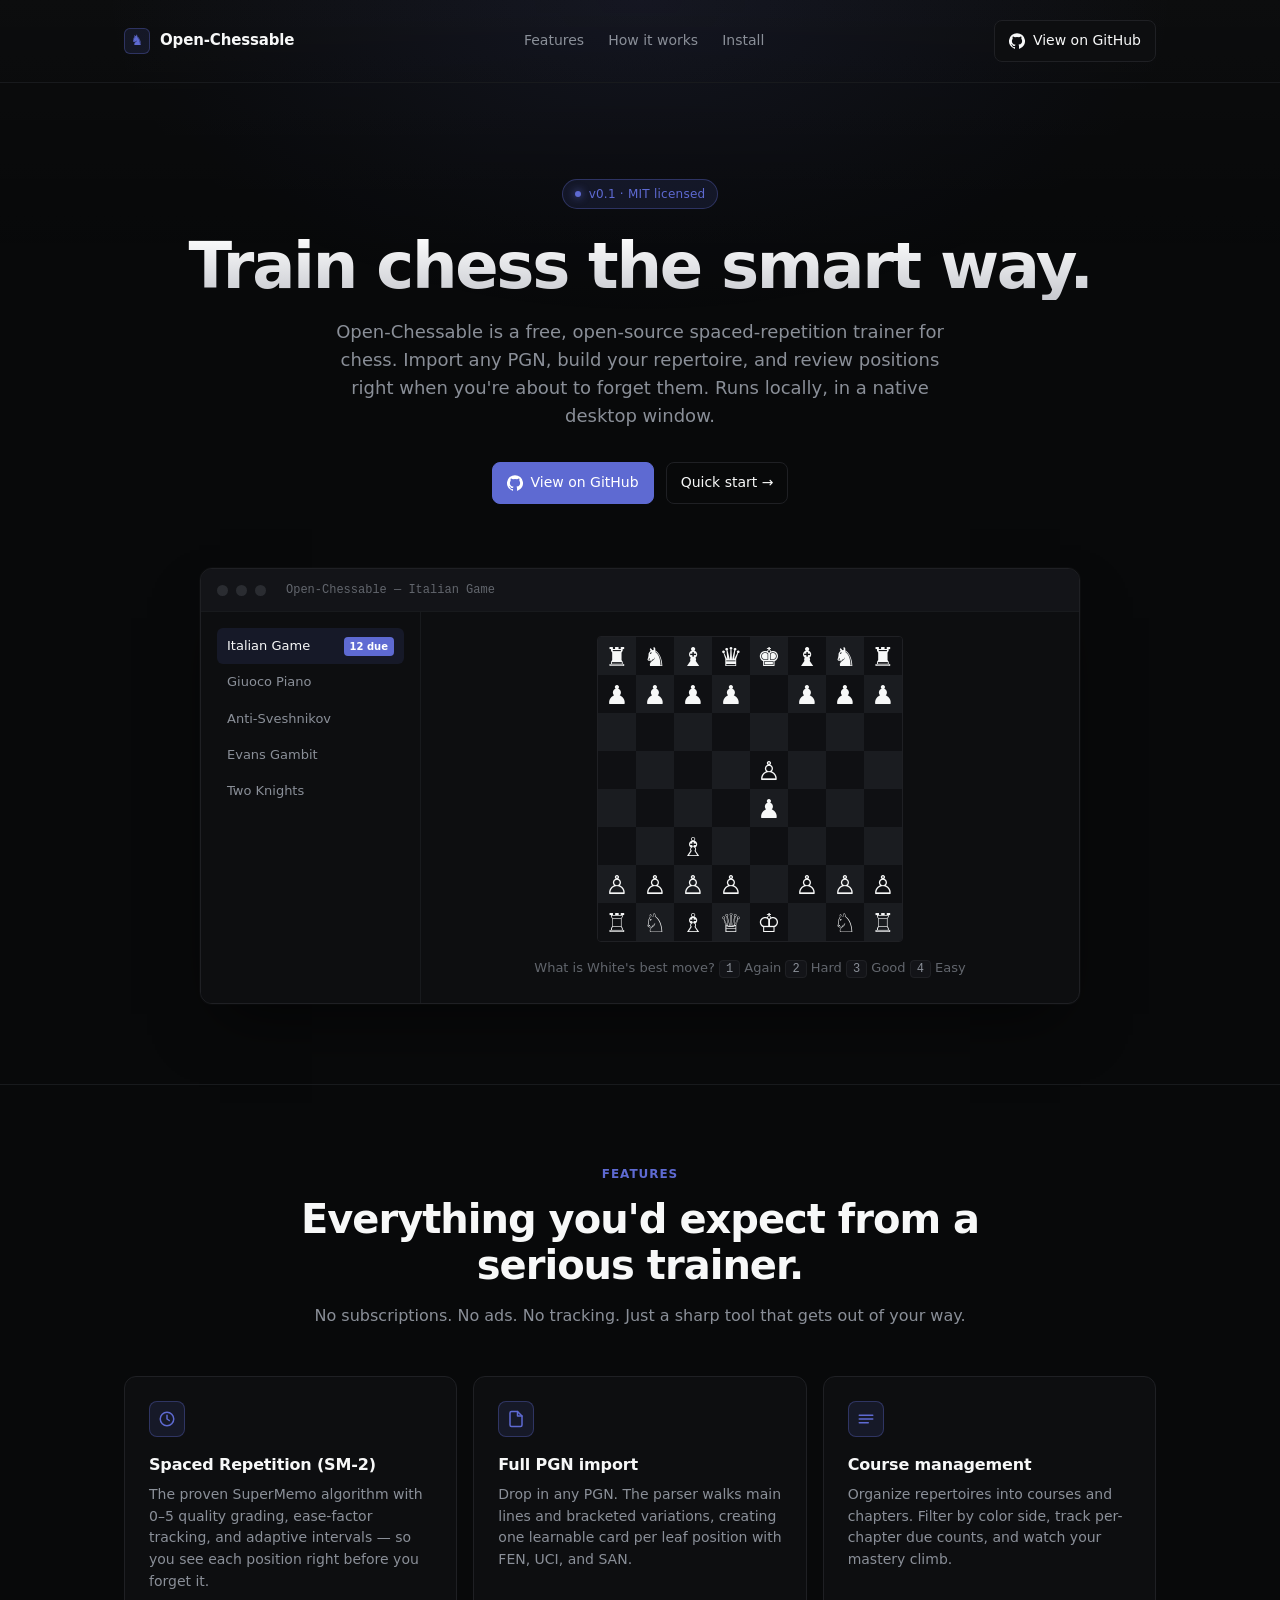
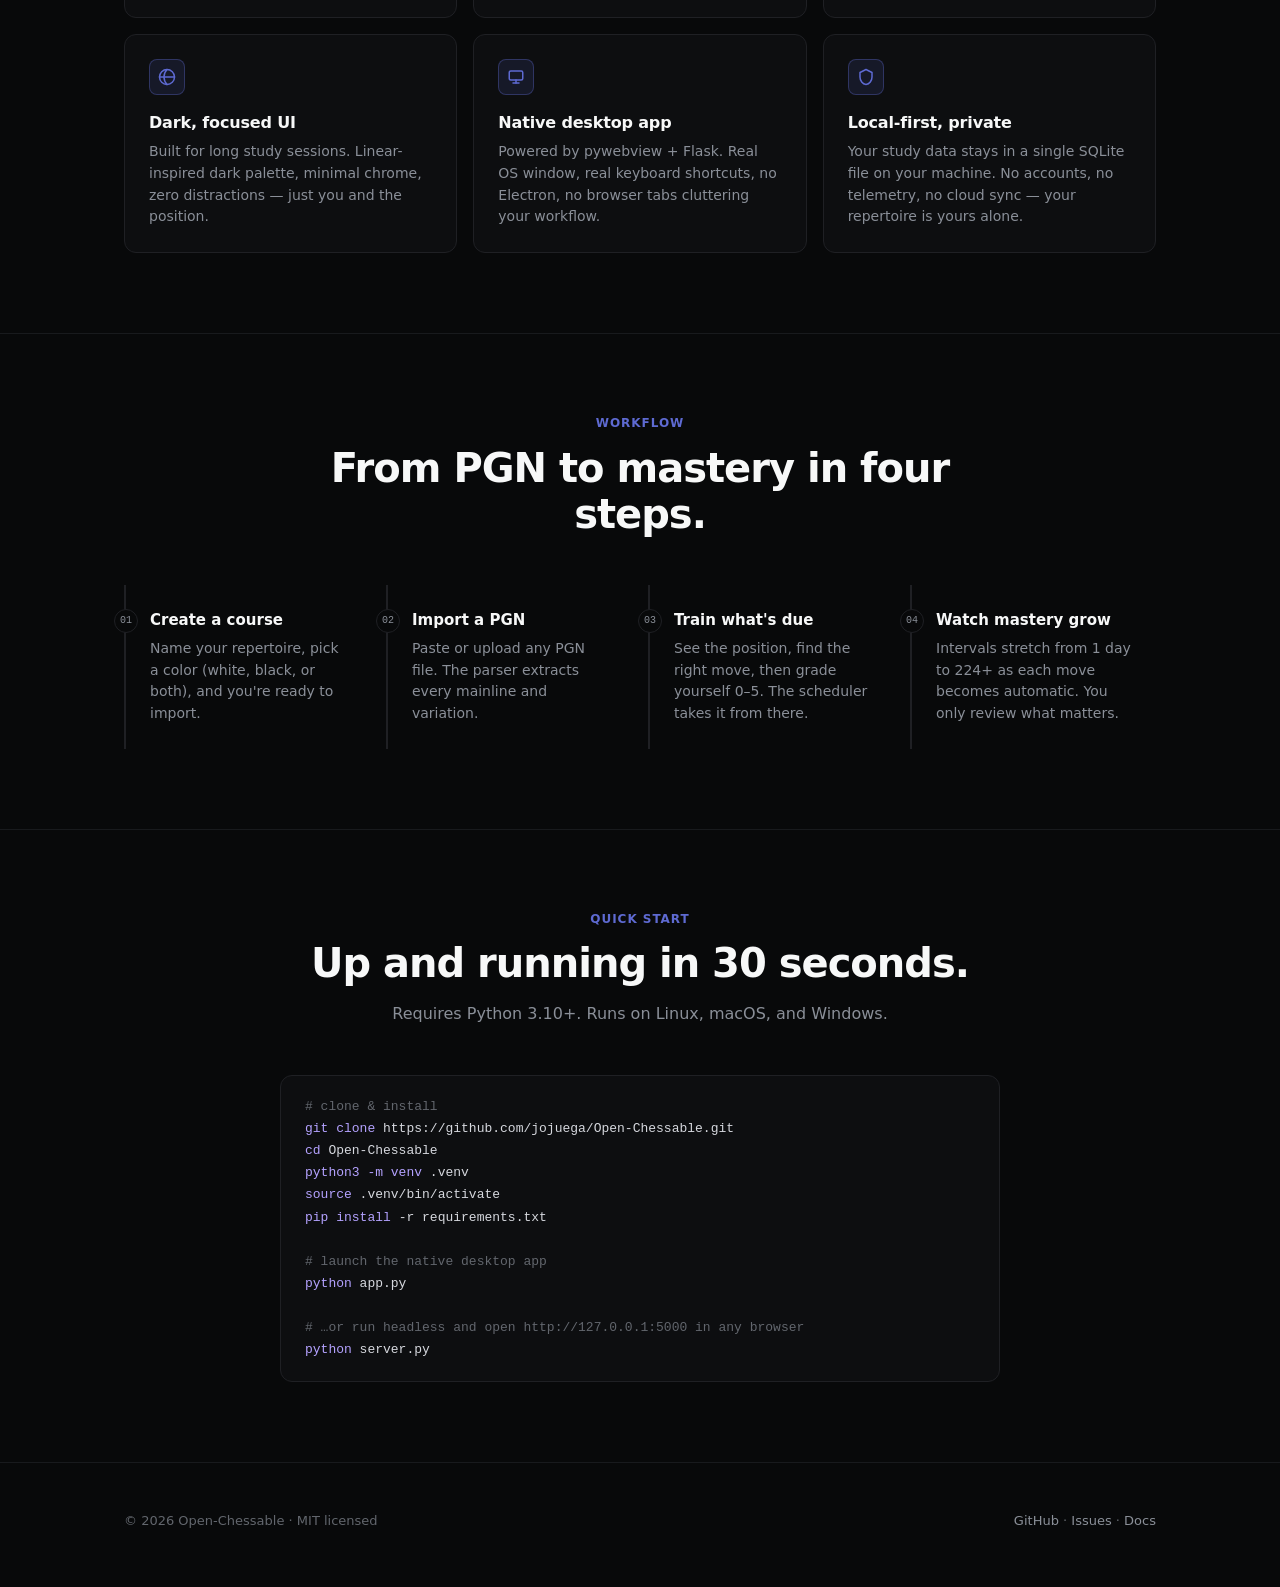
==== viewer/index.html @ cd71abbc "Initial commit: Open-Chessable SRS chess trainer - Flask + pywebview desktop app (app.py, server.py)" ====
<!doctype html>
<html lang="en">
<head>
  <meta charset="utf-8" />
  <meta name="viewport" content="width=device-width,initial-scale=1" />
  <title>Open-Chessable — Open-source SRS chess trainer</title>
  <meta name="description" content="Open-Chessable is a free, open-source spaced-repetition chess trainer. Import PGNs, build repertoires, and train like a master — all on your own machine." />
  <meta name="theme-color" content="#08090a" />

  <!-- Open Graph / Twitter -->
  <meta property="og:title" content="Open-Chessable — Open-source SRS chess trainer" />
  <meta property="og:description" content="Free, self-hosted, SM-2 spaced-repetition trainer for chess openings, tactics, and endgames. Local-first, dark theme, native desktop." />
  <meta property="og:type" content="website" />
  <meta property="og:url" content="https://jojuega.github.io/Open-Chessable/" />
  <meta name="twitter:card" content="summary_large_image" />

  <link rel="icon" href="data:image/svg+xml,%3Csvg xmlns='http://www.w3.org/2000/svg' viewBox='0 0 100 100'%3E%3Ctext y='.9em' font-size='90'%3E%E2%99%9E%3C/text%3E%3C/svg%3E" />

  <style>
    /* ── Linear.app–inspired dark theme ─────────────────────────────── */
    :root {
      --bg:          #08090a;
      --bg-elev-1:   #0d0e10;
      --bg-elev-2:   #131418;
      --border:      #1f2024;
      --border-soft: #181a1d;
      --text:        #f7f8f8;
      --text-mute:   #8a8f98;
      --text-dim:    #62666d;
      --accent:      #5e6ad2;
      --accent-soft: rgba(94, 106, 210, 0.12);
      --accent-line: rgba(94, 106, 210, 0.35);
      --green:       #4cb782;
      --radius:      8px;
      --radius-lg:   12px;
      --font:        ui-sans-serif, system-ui, -apple-system, "Segoe UI", Inter, "Helvetica Neue", Arial, sans-serif;
      --mono:        ui-monospace, SFMono-Regular, Menlo, Consolas, monospace;
    }

    * { box-sizing: border-box; }
    html, body { margin: 0; padding: 0; }
    body {
      background: var(--bg);
      color: var(--text);
      font-family: var(--font);
      font-size: 15px;
      line-height: 1.55;
      -webkit-font-smoothing: antialiased;
      -moz-osx-font-smoothing: grayscale;
      text-rendering: optimizeLegibility;
    }

    a { color: inherit; text-decoration: none; }
    a:hover { color: var(--accent); }

    .container { max-width: 1080px; margin: 0 auto; padding: 0 24px; }

    /* ── Subtle radial glow behind the hero ─────────────────────────── */
    .bg-grid {
      position: absolute;
      inset: 0;
      pointer-events: none;
      background:
        radial-gradient(60% 50% at 50% 0%, rgba(94,106,210,0.10), transparent 70%),
        linear-gradient(to bottom, rgba(255,255,255,0.02), transparent 30%);
      mask-image: linear-gradient(to bottom, #000 0%, transparent 80%);
      -webkit-mask-image: linear-gradient(to bottom, #000 0%, transparent 80%);
    }

    /* ── Nav ────────────────────────────────────────────────────────── */
    nav {
      position: relative;
      padding: 20px 0;
      border-bottom: 1px solid var(--border-soft);
    }
    nav .container { display: flex; align-items: center; justify-content: space-between; }
    .brand { display: flex; align-items: center; gap: 10px; font-weight: 600; letter-spacing: -0.01em; }
    .brand-mark {
      width: 26px; height: 26px;
      display: grid; place-items: center;
      background: var(--accent-soft);
      border: 1px solid var(--accent-line);
      border-radius: 6px;
      color: var(--accent);
      font-size: 14px;
    }
    .nav-links { display: flex; gap: 24px; font-size: 14px; color: var(--text-mute); }
    .nav-links a { transition: color .15s ease; }

    /* ── Buttons ────────────────────────────────────────────────────── */
    .btn {
      display: inline-flex; align-items: center; gap: 8px;
      padding: 9px 14px;
      font-size: 14px; font-weight: 500;
      border-radius: var(--radius);
      border: 1px solid var(--border);
      background: var(--bg-elev-1);
      color: var(--text);
      transition: all .15s ease;
      cursor: pointer;
    }
    .btn:hover { border-color: var(--accent-line); color: var(--text); }
    .btn-primary {
      background: var(--accent);
      border-color: var(--accent);
      color: #fff;
      box-shadow: 0 0 0 0 var(--accent-soft);
    }
    .btn-primary:hover {
      background: #6f7be0;
      border-color: #6f7be0;
      color: #fff;
      box-shadow: 0 0 0 6px var(--accent-soft);
    }
    .btn-ghost { background: transparent; }
    .btn .icon { width: 16px; height: 16px; }

    /* ── Hero ───────────────────────────────────────────────────────── */
    header.hero {
      position: relative;
      padding: 96px 0 80px;
      text-align: center;
    }
    .eyebrow {
      display: inline-flex; align-items: center; gap: 8px;
      padding: 5px 12px;
      margin-bottom: 24px;
      font-size: 12px; font-weight: 500;
      letter-spacing: 0.02em;
      color: var(--accent);
      background: var(--accent-soft);
      border: 1px solid var(--accent-line);
      border-radius: 999px;
    }
    .eyebrow .dot { width: 6px; height: 6px; border-radius: 50%; background: var(--accent); box-shadow: 0 0 8px var(--accent); }

    h1 {
      margin: 0 0 18px;
      font-size: clamp(40px, 6vw, 64px);
      font-weight: 600;
      letter-spacing: -0.035em;
      line-height: 1.05;
      background: linear-gradient(180deg, #ffffff 0%, #c7c9cf 100%);
      -webkit-background-clip: text;
      background-clip: text;
      -webkit-text-fill-color: transparent;
    }
    .lede {
      max-width: 640px;
      margin: 0 auto 32px;
      font-size: 18px;
      color: var(--text-mute);
      line-height: 1.55;
    }
    .cta-row { display: flex; gap: 12px; justify-content: center; flex-wrap: wrap; }

    /* ── Mock window (UI preview) ──────────────────────────────────── */
    .preview {
      position: relative;
      margin: 64px auto 0;
      max-width: 880px;
      background: var(--bg-elev-1);
      border: 1px solid var(--border);
      border-radius: var(--radius-lg);
      box-shadow:
        0 1px 0 rgba(255,255,255,0.04) inset,
        0 30px 60px -20px rgba(0,0,0,0.6),
        0 0 0 1px rgba(255,255,255,0.02);
      overflow: hidden;
    }
    .preview-bar {
      display: flex; align-items: center; gap: 8px;
      padding: 12px 16px;
      background: var(--bg-elev-2);
      border-bottom: 1px solid var(--border-soft);
    }
    .preview-bar .dot { width: 11px; height: 11px; border-radius: 50%; background: #2a2c31; }
    .preview-bar .title {
      margin-left: 12px;
      font-family: var(--mono);
      font-size: 12px;
      color: var(--text-dim);
    }
    .preview-body {
      display: grid;
      grid-template-columns: 220px 1fr;
      min-height: 320px;
    }
    .preview-side {
      padding: 16px;
      border-right: 1px solid var(--border-soft);
      background: var(--bg-elev-1);
    }
    .preview-side .item {
      display: flex; justify-content: space-between; align-items: center;
      padding: 8px 10px;
      border-radius: 6px;
      font-size: 13px;
      color: var(--text-mute);
    }
    .preview-side .item.active { background: var(--accent-soft); color: var(--text); }
    .preview-side .badge {
      font-size: 10px; padding: 2px 6px; border-radius: 4px;
      background: var(--accent); color: #fff; font-weight: 600;
    }
    .preview-main {
      padding: 24px;
      display: flex; flex-direction: column; gap: 16px; align-items: center; justify-content: center;
    }
    .board-mock {
      display: grid; grid-template-columns: repeat(8, 38px); grid-template-rows: repeat(8, 38px);
      border: 1px solid var(--border);
      border-radius: 4px;
      overflow: hidden;
    }
    .sq { display: grid; place-items: center; font-size: 26px; }
    .sq.light { background: #1a1c20; }
    .sq.dark  { background: #0f1013; }
    .preview-caption {
      font-size: 13px; color: var(--text-dim);
    }
    .preview-caption kbd {
      font-family: var(--mono);
      background: var(--bg-elev-2);
      border: 1px solid var(--border);
      border-radius: 4px;
      padding: 1px 6px;
      font-size: 12px;
      color: var(--text-mute);
    }

    /* ── Features section ──────────────────────────────────────────── */
    section { padding: 80px 0; border-top: 1px solid var(--border-soft); position: relative; }
    .section-head { max-width: 720px; margin: 0 auto 48px; text-align: center; }
    .section-eyebrow {
      font-size: 12px; font-weight: 600; letter-spacing: 0.08em;
      text-transform: uppercase; color: var(--accent);
      margin-bottom: 12px;
    }
    h2 {
      margin: 0 0 14px;
      font-size: clamp(28px, 3.5vw, 40px);
      font-weight: 600;
      letter-spacing: -0.025em;
      line-height: 1.15;
    }
    .section-sub { color: var(--text-mute); font-size: 16px; }

    .grid { display: grid; gap: 16px; }
    .features { grid-template-columns: repeat(auto-fit, minmax(280px, 1fr)); }
    .card {
      position: relative;
      background: var(--bg-elev-1);
      border: 1px solid var(--border);
      border-radius: var(--radius-lg);
      padding: 24px;
      transition: border-color .15s ease, transform .15s ease;
    }
    .card:hover { border-color: var(--border); }
    .card-icon {
      display: grid; place-items: center;
      width: 36px; height: 36px;
      border-radius: 8px;
      background: var(--accent-soft);
      color: var(--accent);
      margin-bottom: 16px;
      border: 1px solid var(--accent-line);
    }
    .card h3 {
      margin: 0 0 6px;
      font-size: 16px; font-weight: 600;
      letter-spacing: -0.01em;
    }
    .card p { margin: 0; color: var(--text-mute); font-size: 14px; line-height: 1.55; }

    /* ── How it works ─────────────────────────────────────────────── */
    .steps { grid-template-columns: repeat(auto-fit, minmax(220px, 1fr)); counter-reset: step; }
    .step {
      counter-increment: step;
      padding: 24px;
      border-left: 2px solid var(--border);
      position: relative;
    }
    .step::before {
      content: counter(step, decimal-leading-zero);
      position: absolute;
      top: 24px; left: -12px;
      width: 22px; height: 22px;
      display: grid; place-items: center;
      background: var(--bg);
      border: 1px solid var(--border);
      border-radius: 50%;
      font-family: var(--mono);
      font-size: 10px;
      color: var(--text-mute);
    }
    .step h4 { margin: 0 0 6px; font-size: 15px; font-weight: 600; }
    .step p  { margin: 0; color: var(--text-mute); font-size: 14px; }

    /* ── Code block ───────────────────────────────────────────────── */
    pre.code {
      max-width: 720px; margin: 32px auto 0;
      background: var(--bg-elev-1);
      border: 1px solid var(--border);
      border-radius: var(--radius-lg);
      padding: 20px 24px;
      overflow-x: auto;
      font-family: var(--mono);
      font-size: 13px;
      line-height: 1.7;
      color: #d6d8de;
    }
    pre.code .c { color: var(--text-dim); }
    pre.code .k { color: #b4a2ff; }
    pre.code .s { color: var(--green); }
    pre.code .p { color: #8eb6ff; }

    /* ── Footer ───────────────────────────────────────────────────── */
    footer {
      padding: 48px 0 56px;
      border-top: 1px solid var(--border-soft);
      color: var(--text-dim);
      font-size: 13px;
    }
    footer .container { display: flex; justify-content: space-between; align-items: center; flex-wrap: wrap; gap: 16px; }
    footer a { color: var(--text-mute); }
    footer a:hover { color: var(--text); }

    /* ── Responsive ───────────────────────────────────────────────── */
    @media (max-width: 720px) {
      header.hero { padding: 64px 0 56px; }
      .preview-body { grid-template-columns: 1fr; }
      .preview-side { display: none; }
      .nav-links { display: none; }
      .board-mock { grid-template-columns: repeat(8, 32px); grid-template-rows: repeat(8, 32px); }
      .sq { font-size: 20px; }
    }
  </style>
</head>
<body>

  <div class="bg-grid" aria-hidden="true"></div>

  <!-- ─── Nav ─────────────────────────────────────────────────────── -->
  <nav>
    <div class="container">
      <a class="brand" href="#">
        <span class="brand-mark">♞</span>
        <span>Open-Chessable</span>
      </a>
      <div class="nav-links">
        <a href="#features">Features</a>
        <a href="#how">How it works</a>
        <a href="#install">Install</a>
      </div>
      <a class="btn" href="https://github.com/jojuega/Open-Chessable">
        <svg class="icon" viewBox="0 0 24 24" fill="currentColor" aria-hidden="true"><path d="M12 .3a12 12 0 0 0-3.79 23.4c.6.11.82-.26.82-.58v-2.04c-3.34.73-4.04-1.61-4.04-1.61-.55-1.4-1.34-1.77-1.34-1.77-1.09-.74.08-.73.08-.73 1.21.08 1.84 1.24 1.84 1.24 1.07 1.83 2.81 1.3 3.5.99.11-.78.42-1.3.76-1.6-2.66-.3-5.47-1.33-5.47-5.93 0-1.31.47-2.38 1.24-3.22-.12-.31-.54-1.53.12-3.18 0 0 1.01-.32 3.3 1.23a11.5 11.5 0 0 1 6 0c2.29-1.55 3.3-1.23 3.3-1.23.66 1.65.24 2.87.12 3.18.77.84 1.24 1.91 1.24 3.22 0 4.61-2.81 5.63-5.49 5.93.43.37.81 1.1.81 2.22v3.29c0 .32.22.7.83.58A12 12 0 0 0 12 .3z"/></svg>
        View on GitHub
      </a>
    </div>
  </nav>

  <!-- ─── Hero ─────────────────────────────────────────────────────── -->
  <header class="hero">
    <div class="container">
      <span class="eyebrow"><span class="dot"></span> v0.1 · MIT licensed</span>
      <h1>Train chess the smart way.</h1>
      <p class="lede">
        Open-Chessable is a free, open-source spaced-repetition trainer for chess.
        Import any PGN, build your repertoire, and review positions right when
        you're about to forget them. Runs locally, in a native desktop window.
      </p>
      <div class="cta-row">
        <a class="btn btn-primary" href="https://github.com/jojuega/Open-Chessable">
          <svg class="icon" viewBox="0 0 24 24" fill="currentColor" aria-hidden="true"><path d="M12 .3a12 12 0 0 0-3.79 23.4c.6.11.82-.26.82-.58v-2.04c-3.34.73-4.04-1.61-4.04-1.61-.55-1.4-1.34-1.77-1.34-1.77-1.09-.74.08-.73.08-.73 1.21.08 1.84 1.24 1.84 1.24 1.07 1.83 2.81 1.3 3.5.99.11-.78.42-1.3.76-1.6-2.66-.3-5.47-1.33-5.47-5.93 0-1.31.47-2.38 1.24-3.22-.12-.31-.54-1.53.12-3.18 0 0 1.01-.32 3.3 1.23a11.5 11.5 0 0 1 6 0c2.29-1.55 3.3-1.23 3.3-1.23.66 1.65.24 2.87.12 3.18.77.84 1.24 1.91 1.24 3.22 0 4.61-2.81 5.63-5.49 5.93.43.37.81 1.1.81 2.22v3.29c0 .32.22.7.83.58A12 12 0 0 0 12 .3z"/></svg>
          View on GitHub
        </a>
        <a class="btn btn-ghost" href="#install">Quick start →</a>
      </div>

      <!-- Mock window preview -->
      <div class="preview" role="img" aria-label="Open-Chessable desktop app preview">
        <div class="preview-bar">
          <span class="dot"></span><span class="dot"></span><span class="dot"></span>
          <span class="title">Open-Chessable — Italian Game</span>
        </div>
        <div class="preview-body">
          <aside class="preview-side">
            <div class="item active">Italian Game <span class="badge">12 due</span></div>
            <div class="item">Giuoco Piano</div>
            <div class="item">Anti-Sveshnikov</div>
            <div class="item">Evans Gambit</div>
            <div class="item">Two Knights</div>
          </aside>
          <div class="preview-main">
            <div class="board-mock" aria-hidden="true">
              <!-- rank 8 -->
              <div class="sq light">♜</div><div class="sq dark">♞</div><div class="sq light">♝</div><div class="sq dark">♛</div><div class="sq light">♚</div><div class="sq dark">♝</div><div class="sq light">♞</div><div class="sq dark">♜</div>
              <!-- rank 7 -->
              <div class="sq dark">♟</div><div class="sq light">♟</div><div class="sq dark">♟</div><div class="sq light">♟</div><div class="sq dark"></div><div class="sq light">♟</div><div class="sq dark">♟</div><div class="sq light">♟</div>
              <!-- rank 6 -->
              <div class="sq light"></div><div class="sq dark"></div><div class="sq light"></div><div class="sq dark"></div><div class="sq light"></div><div class="sq dark"></div><div class="sq light"></div><div class="sq dark"></div>
              <!-- rank 5 -->
              <div class="sq dark"></div><div class="sq light"></div><div class="sq dark"></div><div class="sq light"></div><div class="sq dark">♙</div><div class="sq light"></div><div class="sq dark"></div><div class="sq light"></div>
              <!-- rank 4 -->
              <div class="sq light"></div><div class="sq dark"></div><div class="sq light"></div><div class="sq dark"></div><div class="sq light">♟</div><div class="sq dark"></div><div class="sq light"></div><div class="sq dark"></div>
              <!-- rank 3 -->
              <div class="sq dark"></div><div class="sq light"></div><div class="sq dark">♗</div><div class="sq light"></div><div class="sq dark"></div><div class="sq light"></div><div class="sq dark"></div><div class="sq light"></div>
              <!-- rank 2 -->
              <div class="sq light">♙</div><div class="sq dark">♙</div><div class="sq light">♙</div><div class="sq dark">♙</div><div class="sq light"></div><div class="sq dark">♙</div><div class="sq light">♙</div><div class="sq dark">♙</div>
              <!-- rank 1 -->
              <div class="sq dark">♖</div><div class="sq light">♘</div><div class="sq dark">♗</div><div class="sq light">♕</div><div class="sq dark">♔</div><div class="sq light"></div><div class="sq dark">♘</div><div class="sq light">♖</div>
            </div>
            <div class="preview-caption">
              What is White's best move? <kbd>1</kbd> Again <kbd>2</kbd> Hard <kbd>3</kbd> Good <kbd>4</kbd> Easy
            </div>
          </div>
        </div>
      </div>
    </div>
  </header>

  <!-- ─── Features ──────────────────────────────────────────────────── -->
  <section id="features">
    <div class="container">
      <div class="section-head">
        <div class="section-eyebrow">Features</div>
        <h2>Everything you'd expect from a serious trainer.</h2>
        <p class="section-sub">No subscriptions. No ads. No tracking. Just a sharp tool that gets out of your way.</p>
      </div>

      <div class="grid features">
        <div class="card">
          <div class="card-icon">
            <svg width="18" height="18" viewBox="0 0 24 24" fill="none" stroke="currentColor" stroke-width="2" stroke-linecap="round" stroke-linejoin="round" aria-hidden="true"><path d="M21 12a9 9 0 1 1-18 0 9 9 0 0 1 18 0Z"/><path d="M12 7v5l3 2"/></svg>
          </div>
          <h3>Spaced Repetition (SM-2)</h3>
          <p>The proven SuperMemo algorithm with 0–5 quality grading, ease-factor tracking, and adaptive intervals — so you see each position right before you forget it.</p>
        </div>

        <div class="card">
          <div class="card-icon">
            <svg width="18" height="18" viewBox="0 0 24 24" fill="none" stroke="currentColor" stroke-width="2" stroke-linecap="round" stroke-linejoin="round" aria-hidden="true"><path d="M14 2H6a2 2 0 0 0-2 2v16a2 2 0 0 0 2 2h12a2 2 0 0 0 2-2V8z"/><polyline points="14 2 14 8 20 8"/></svg>
          </div>
          <h3>Full PGN import</h3>
          <p>Drop in any PGN. The parser walks main lines and bracketed variations, creating one learnable card per leaf position with FEN, UCI, and SAN.</p>
        </div>

        <div class="card">
          <div class="card-icon">
            <svg width="18" height="18" viewBox="0 0 24 24" fill="none" stroke="currentColor" stroke-width="2" stroke-linecap="round" stroke-linejoin="round" aria-hidden="true"><path d="M3 7h18"/><path d="M3 12h18"/><path d="M3 17h12"/></svg>
          </div>
          <h3>Course management</h3>
          <p>Organize repertoires into courses and chapters. Filter by color side, track per-chapter due counts, and watch your mastery climb.</p>
        </div>

        <div class="card">
          <div class="card-icon">
            <svg width="18" height="18" viewBox="0 0 24 24" fill="none" stroke="currentColor" stroke-width="2" stroke-linecap="round" stroke-linejoin="round" aria-hidden="true"><circle cx="12" cy="12" r="10"/><path d="M12 2a14.5 14.5 0 0 0 0 20"/><path d="M2 12h20"/></svg>
          </div>
          <h3>Dark, focused UI</h3>
          <p>Built for long study sessions. Linear-inspired dark palette, minimal chrome, zero distractions — just you and the position.</p>
        </div>

        <div class="card">
          <div class="card-icon">
            <svg width="18" height="18" viewBox="0 0 24 24" fill="none" stroke="currentColor" stroke-width="2" stroke-linecap="round" stroke-linejoin="round" aria-hidden="true"><rect x="3" y="4" width="18" height="12" rx="2"/><path d="M8 20h8"/><path d="M12 16v4"/></svg>
          </div>
          <h3>Native desktop app</h3>
          <p>Powered by pywebview + Flask. Real OS window, real keyboard shortcuts, no Electron, no browser tabs cluttering your workflow.</p>
        </div>

        <div class="card">
          <div class="card-icon">
            <svg width="18" height="18" viewBox="0 0 24 24" fill="none" stroke="currentColor" stroke-width="2" stroke-linecap="round" stroke-linejoin="round" aria-hidden="true"><path d="M12 2 4 6v6c0 5 3.4 9.5 8 10 4.6-.5 8-5 8-10V6z"/></svg>
          </div>
          <h3>Local-first, private</h3>
          <p>Your study data stays in a single SQLite file on your machine. No accounts, no telemetry, no cloud sync — your repertoire is yours alone.</p>
        </div>
      </div>
    </div>
  </section>

  <!-- ─── How it works ─────────────────────────────────────────────── -->
  <section id="how">
    <div class="container">
      <div class="section-head">
        <div class="section-eyebrow">Workflow</div>
        <h2>From PGN to mastery in four steps.</h2>
      </div>

      <div class="grid steps">
        <div class="step">
          <h4>Create a course</h4>
          <p>Name your repertoire, pick a color (white, black, or both), and you're ready to import.</p>
        </div>
        <div class="step">
          <h4>Import a PGN</h4>
          <p>Paste or upload any PGN file. The parser extracts every mainline and variation.</p>
        </div>
        <div class="step">
          <h4>Train what's due</h4>
          <p>See the position, find the right move, then grade yourself 0–5. The scheduler takes it from there.</p>
        </div>
        <div class="step">
          <h4>Watch mastery grow</h4>
          <p>Intervals stretch from 1 day to 224+ as each move becomes automatic. You only review what matters.</p>
        </div>
      </div>
    </div>
  </section>

  <!-- ─── Install ─────────────────────────────────────────────────── -->
  <section id="install">
    <div class="container">
      <div class="section-head">
        <div class="section-eyebrow">Quick start</div>
        <h2>Up and running in 30 seconds.</h2>
        <p class="section-sub">Requires Python 3.10+. Runs on Linux, macOS, and Windows.</p>
      </div>

      <pre class="code"><span class="c"># clone &amp; install</span>
<span class="k">git clone</span> https://github.com/jojuega/Open-Chessable.git
<span class="k">cd</span> Open-Chessable
<span class="k">python3 -m venv</span> .venv
<span class="k">source</span> .venv/bin/activate
<span class="k">pip install</span> -r requirements.txt

<span class="c"># launch the native desktop app</span>
<span class="k">python</span> app.py

<span class="c"># …or run headless and open http://127.0.0.1:5000 in any browser</span>
<span class="k">python</span> server.py</pre>
    </div>
  </section>

  <!-- ─── Footer ──────────────────────────────────────────────────── -->
  <footer>
    <div class="container">
      <div>© 2026 Open-Chessable · MIT licensed</div>
      <div>
        <a href="https://github.com/jojuega/Open-Chessable">GitHub</a> ·
        <a href="https://github.com/jojuega/Open-Chessable/issues">Issues</a> ·
        <a href="https://github.com/jojuega/Open-Chessable/blob/main/README.md">Docs</a>
      </div>
    </div>
  </footer>

</body>
</html>
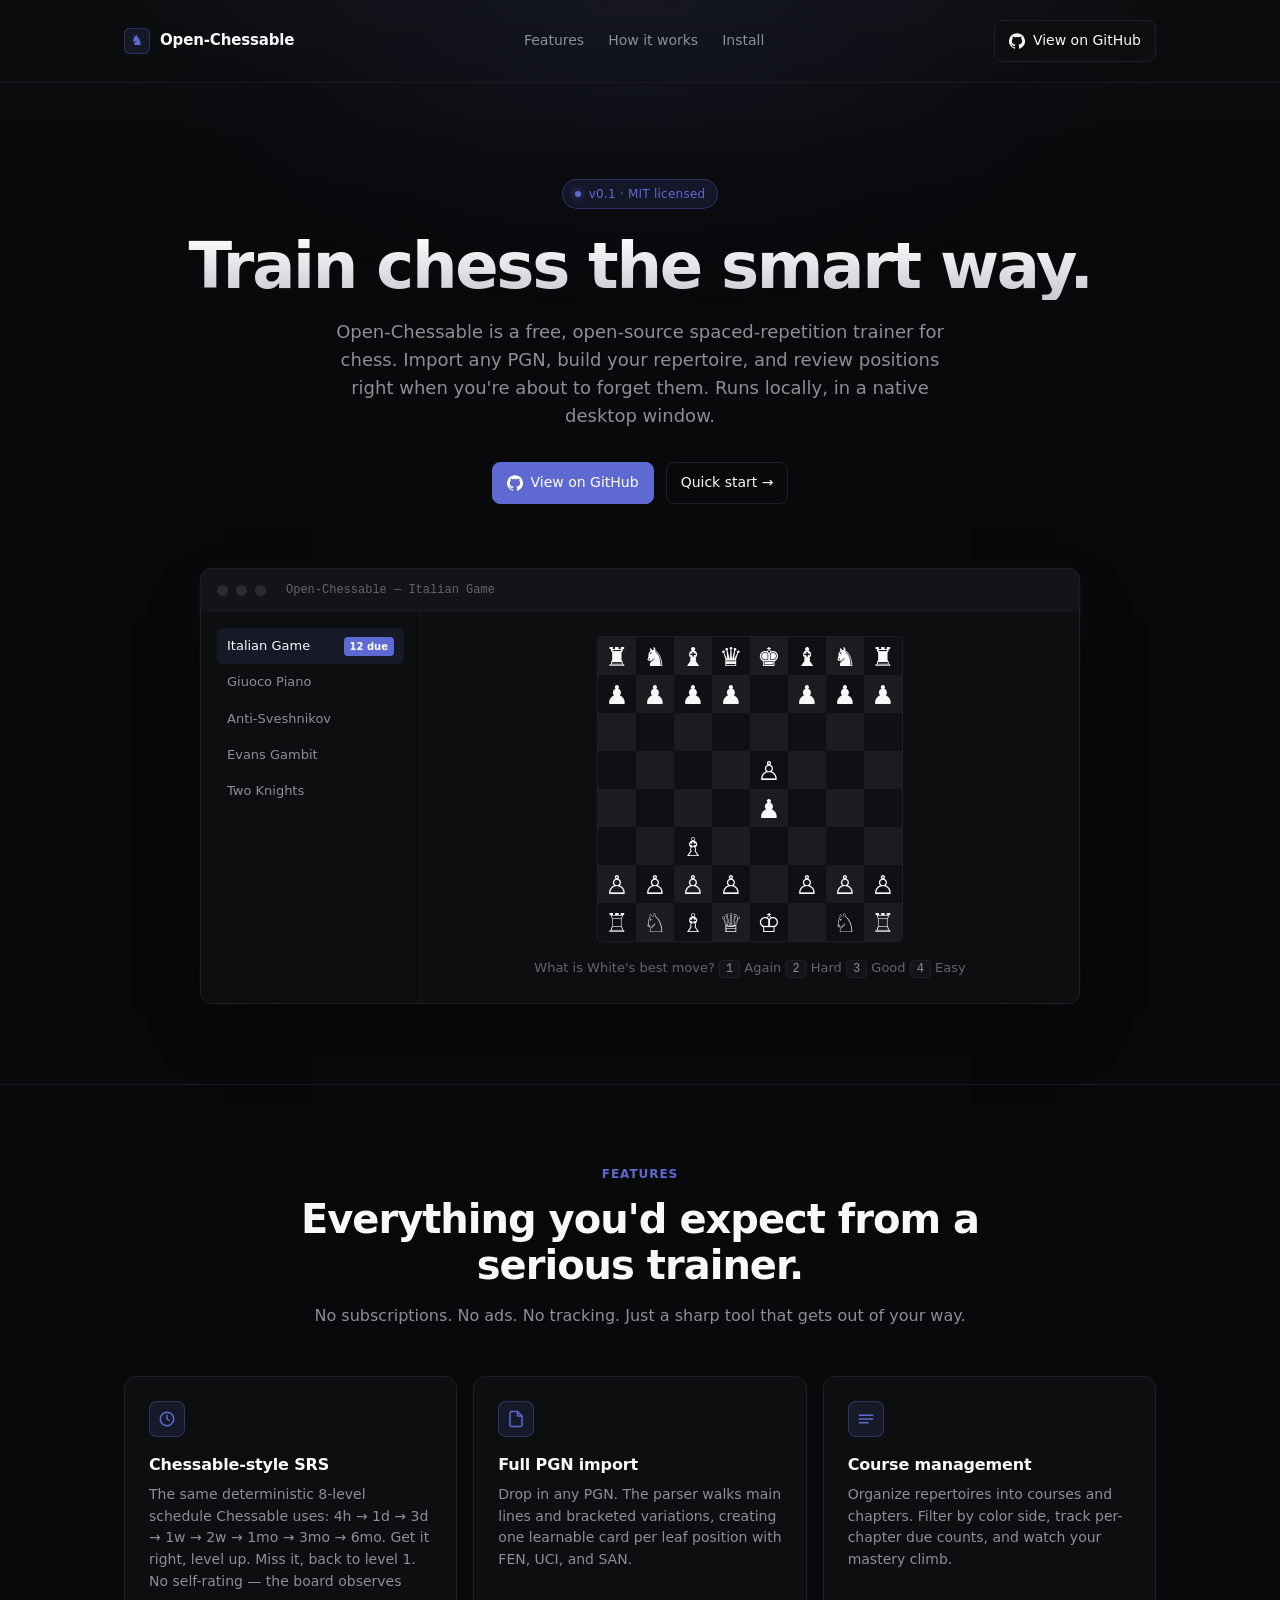
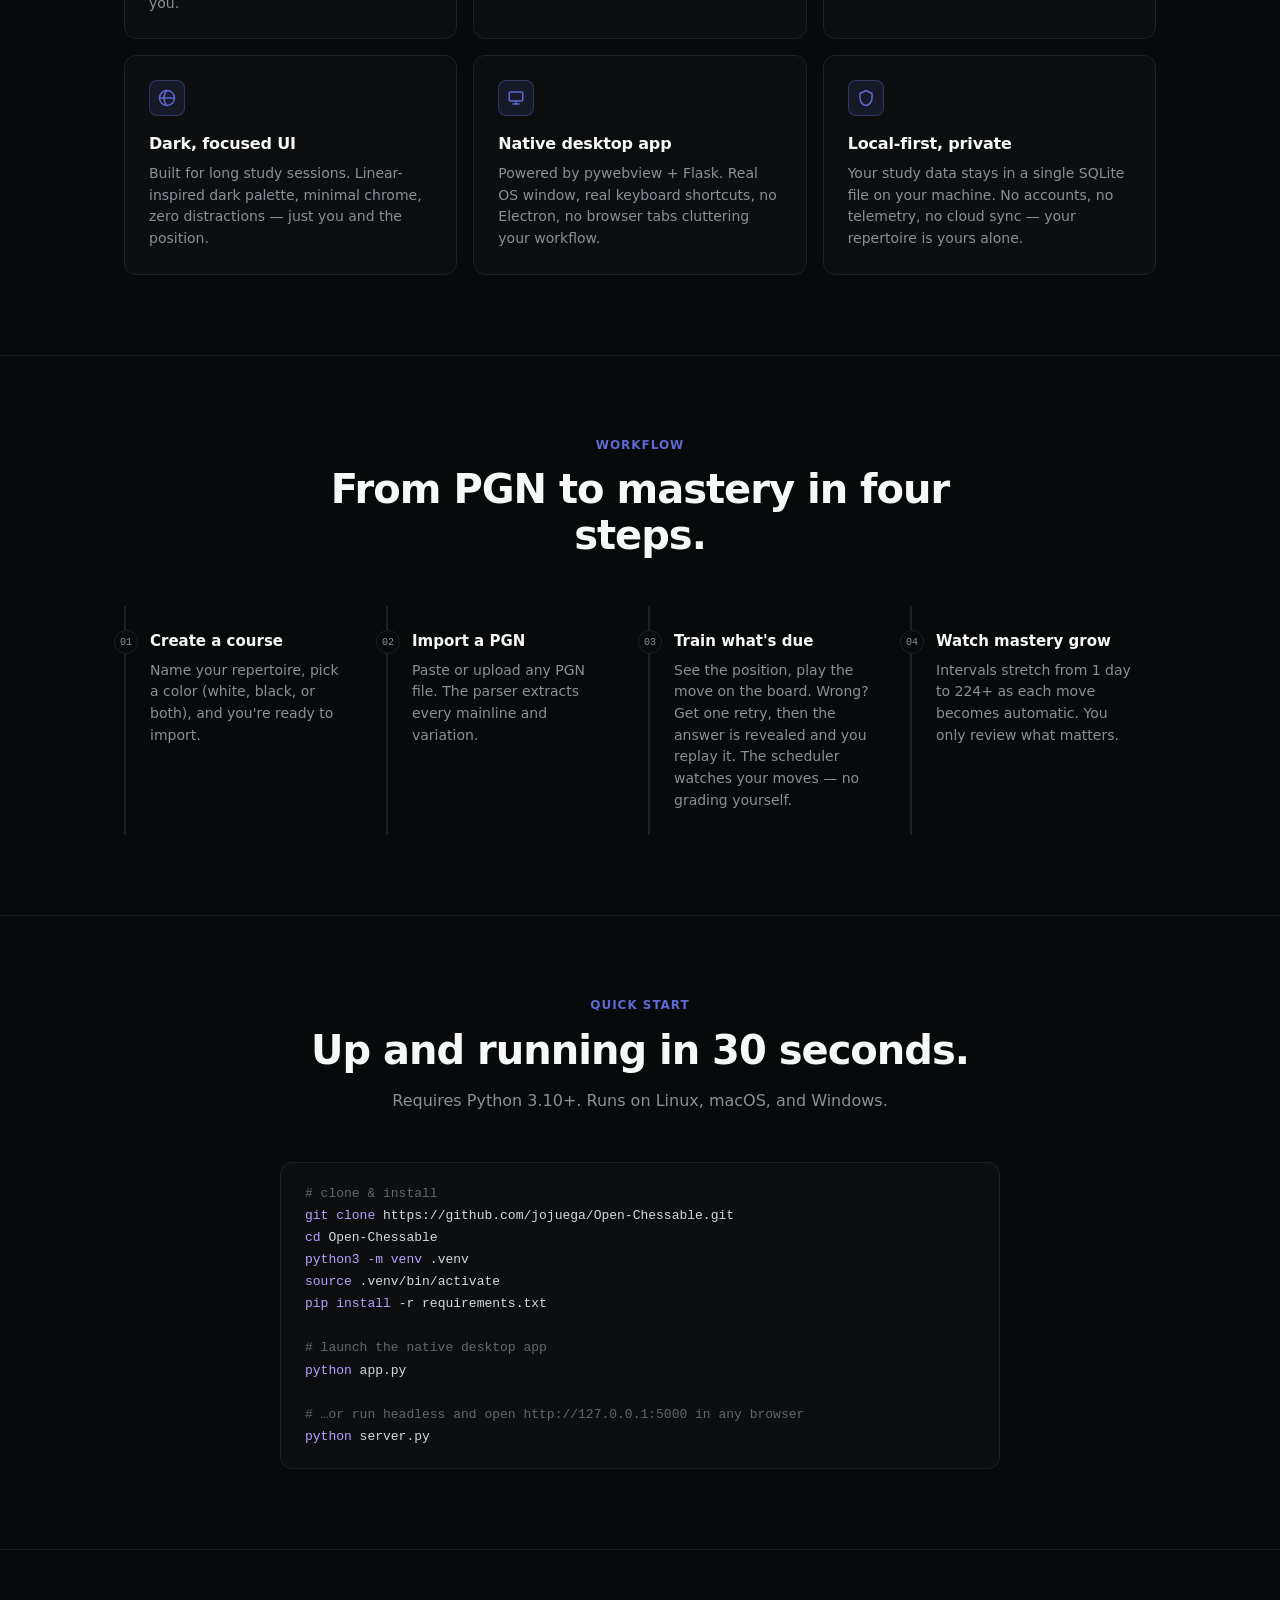
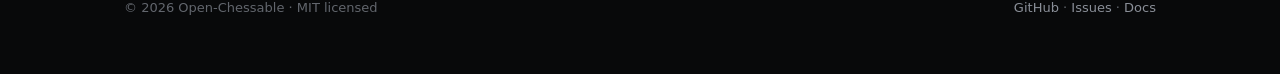
==== commit 67c3b8a5: "feat: course-style PGN import + Chessable trainer v2 state machine PGN import: - import_course_pgn: " ====
--- a/viewer/index.html
+++ b/viewer/index.html
@@ -9,7 +9,7 @@
 
   <!-- Open Graph / Twitter -->
   <meta property="og:title" content="Open-Chessable — Open-source SRS chess trainer" />
-  <meta property="og:description" content="Free, self-hosted, SM-2 spaced-repetition trainer for chess openings, tactics, and endgames. Local-first, dark theme, native desktop." />
+  <meta property="og:description" content="Free, self-hosted, Chessable-compatible 8-level spaced-repetition trainer for chess openings, tactics, and endgames. Local-first, dark theme, native desktop." />
   <meta property="og:type" content="website" />
   <meta property="og:url" content="https://jojuega.github.io/Open-Chessable/" />
   <meta name="twitter:card" content="summary_large_image" />
@@ -434,8 +434,8 @@
           <div class="card-icon">
             <svg width="18" height="18" viewBox="0 0 24 24" fill="none" stroke="currentColor" stroke-width="2" stroke-linecap="round" stroke-linejoin="round" aria-hidden="true"><path d="M21 12a9 9 0 1 1-18 0 9 9 0 0 1 18 0Z"/><path d="M12 7v5l3 2"/></svg>
           </div>
-          <h3>Spaced Repetition (SM-2)</h3>
-          <p>The proven SuperMemo algorithm with 0–5 quality grading, ease-factor tracking, and adaptive intervals — so you see each position right before you forget it.</p>
+          <h3>Chessable-style SRS</h3>
+          <p>The same deterministic 8-level schedule Chessable uses: 4h → 1d → 3d → 1w → 2w → 1mo → 3mo → 6mo. Get it right, level up. Miss it, back to level 1. No self-rating — the board observes you.</p>
         </div>
 
         <div class="card">
@@ -500,7 +500,7 @@
         </div>
         <div class="step">
           <h4>Train what's due</h4>
-          <p>See the position, find the right move, then grade yourself 0–5. The scheduler takes it from there.</p>
+          <p>See the position, play the move on the board. Wrong? Get one retry, then the answer is revealed and you replay it. The scheduler watches your moves — no grading yourself.</p>
         </div>
         <div class="step">
           <h4>Watch mastery grow</h4>
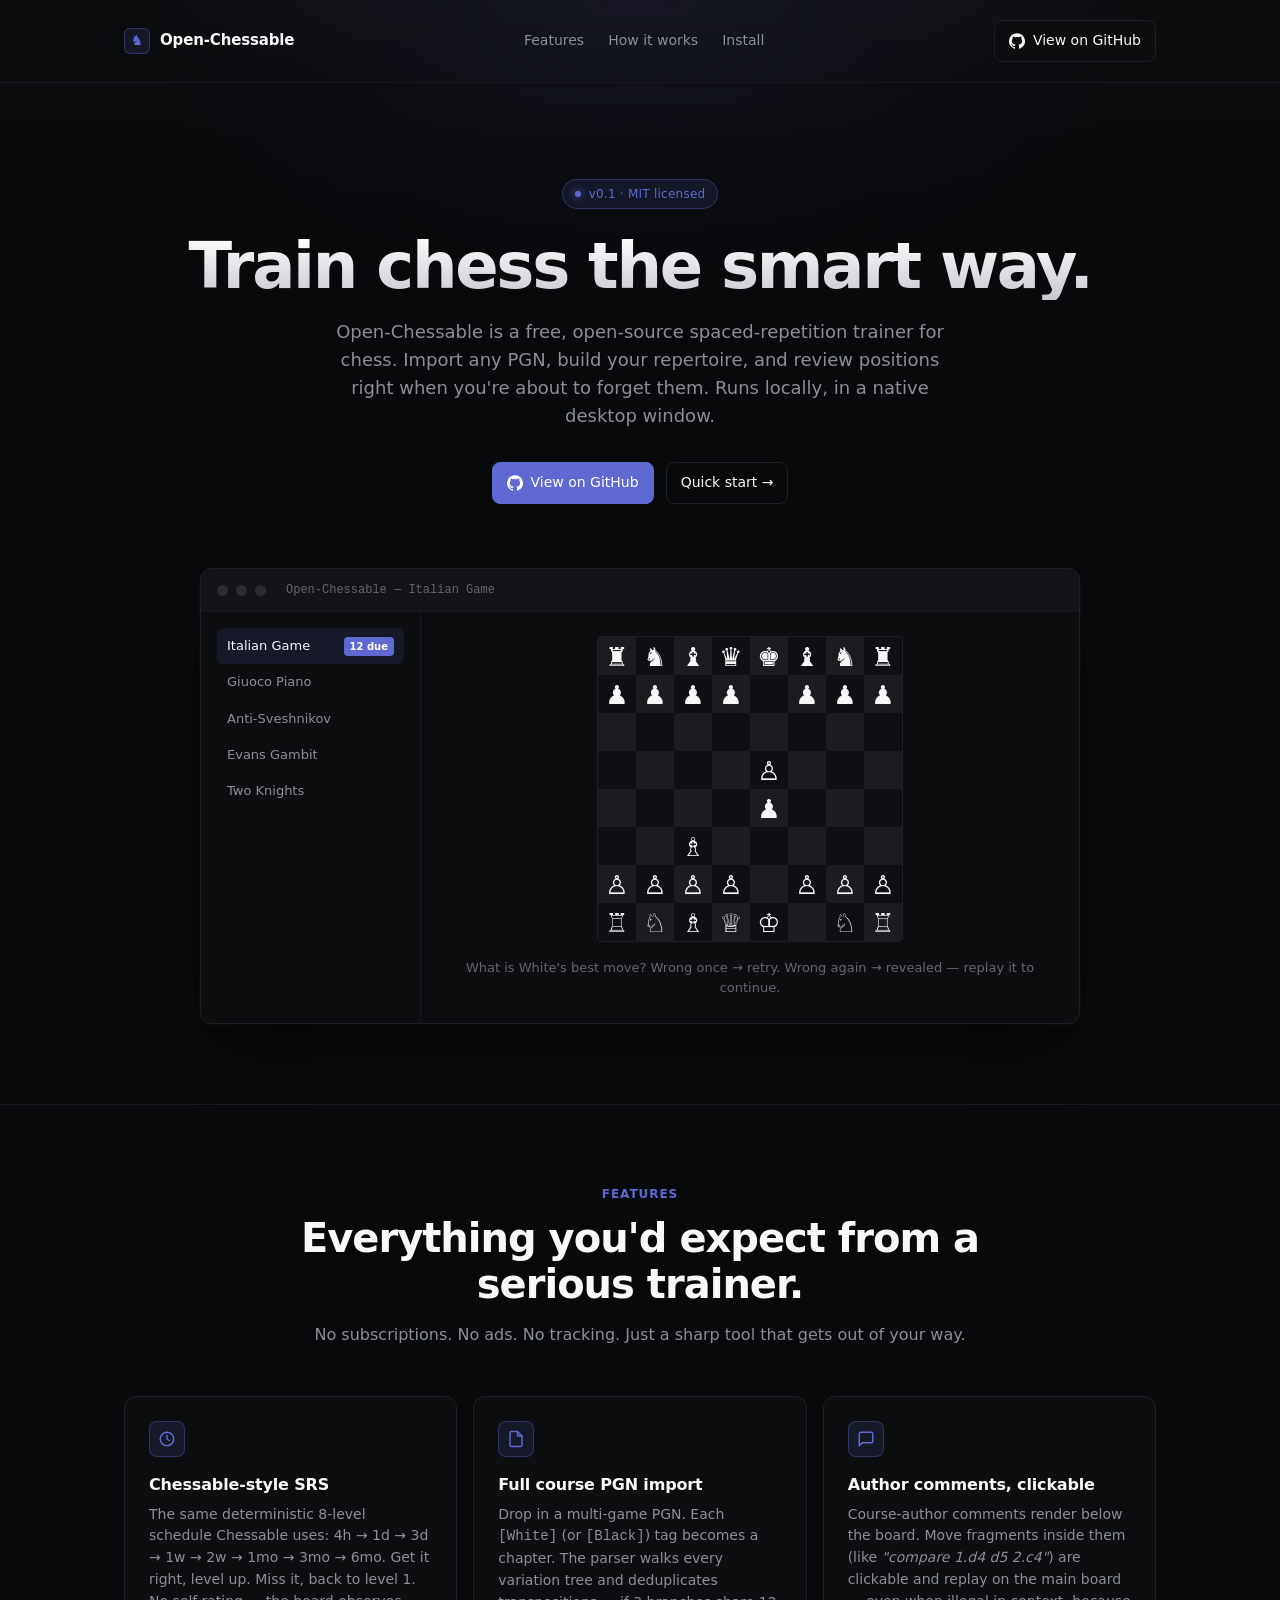
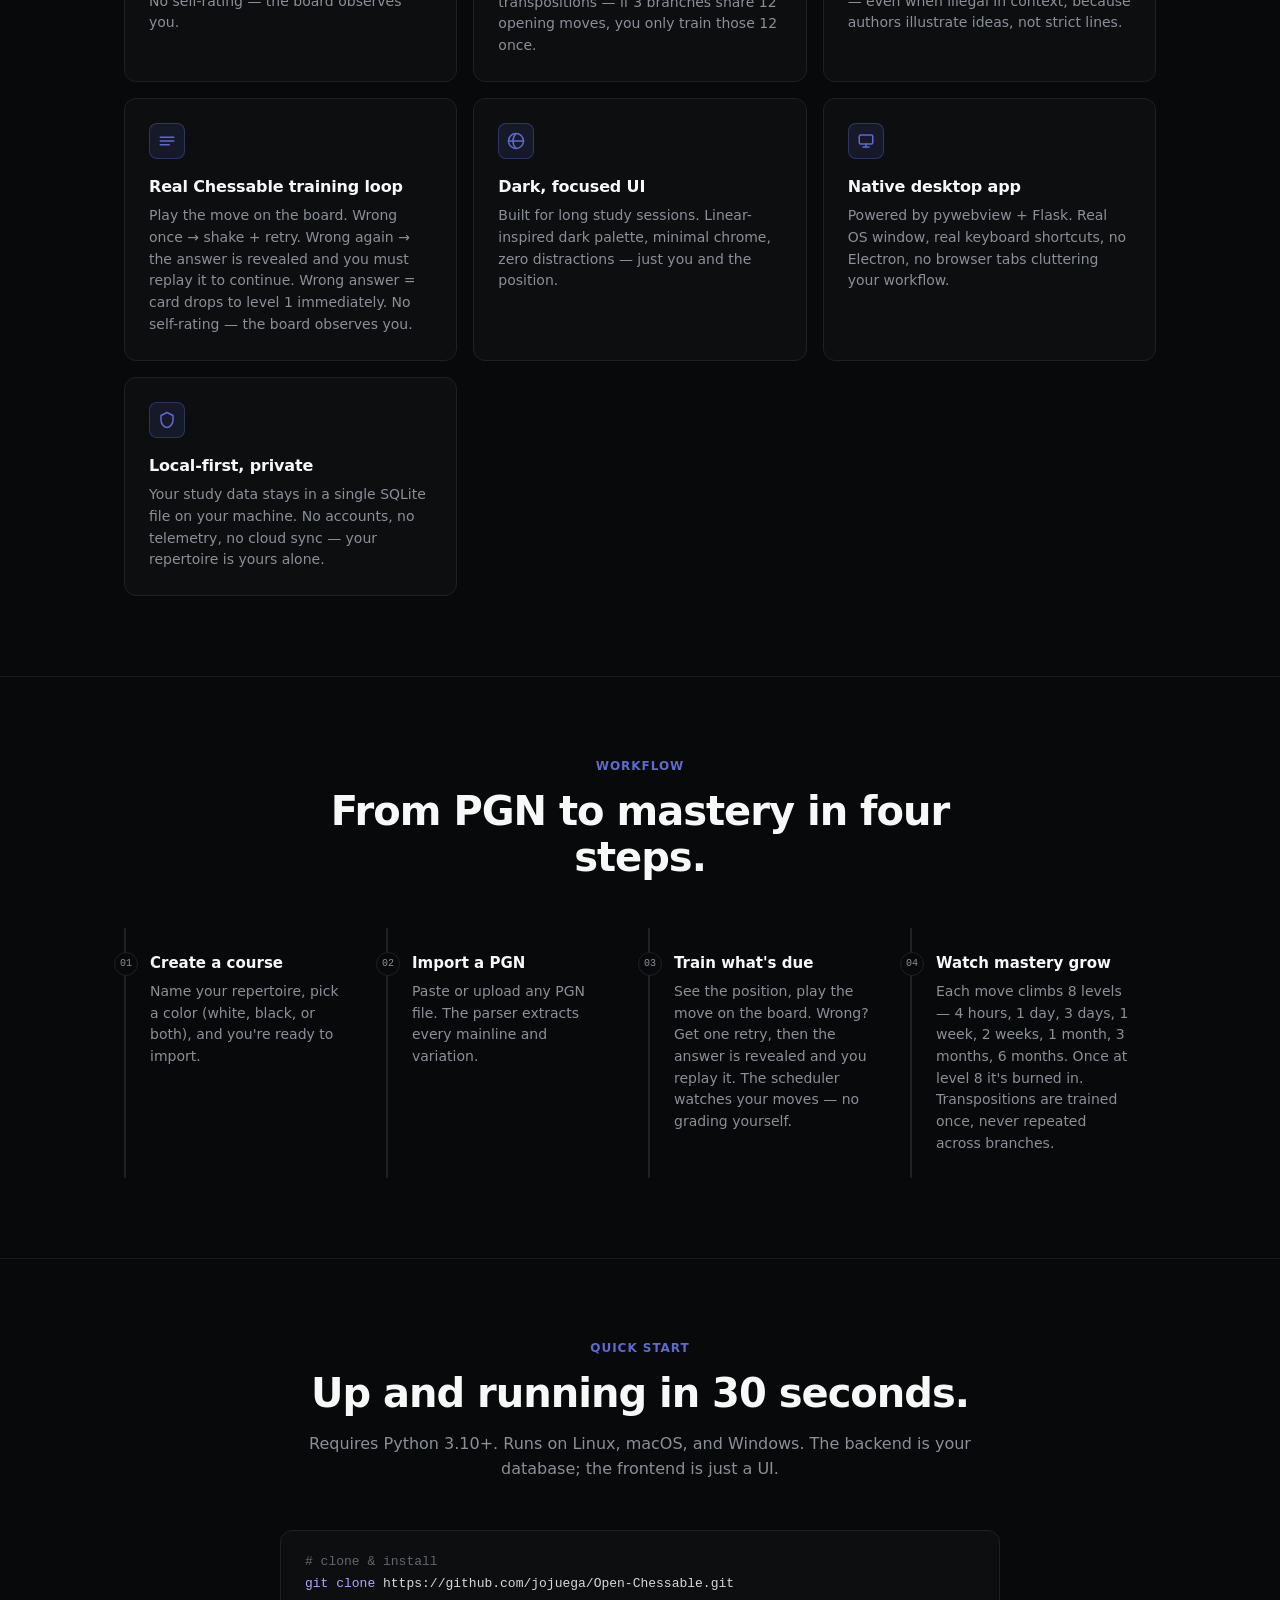
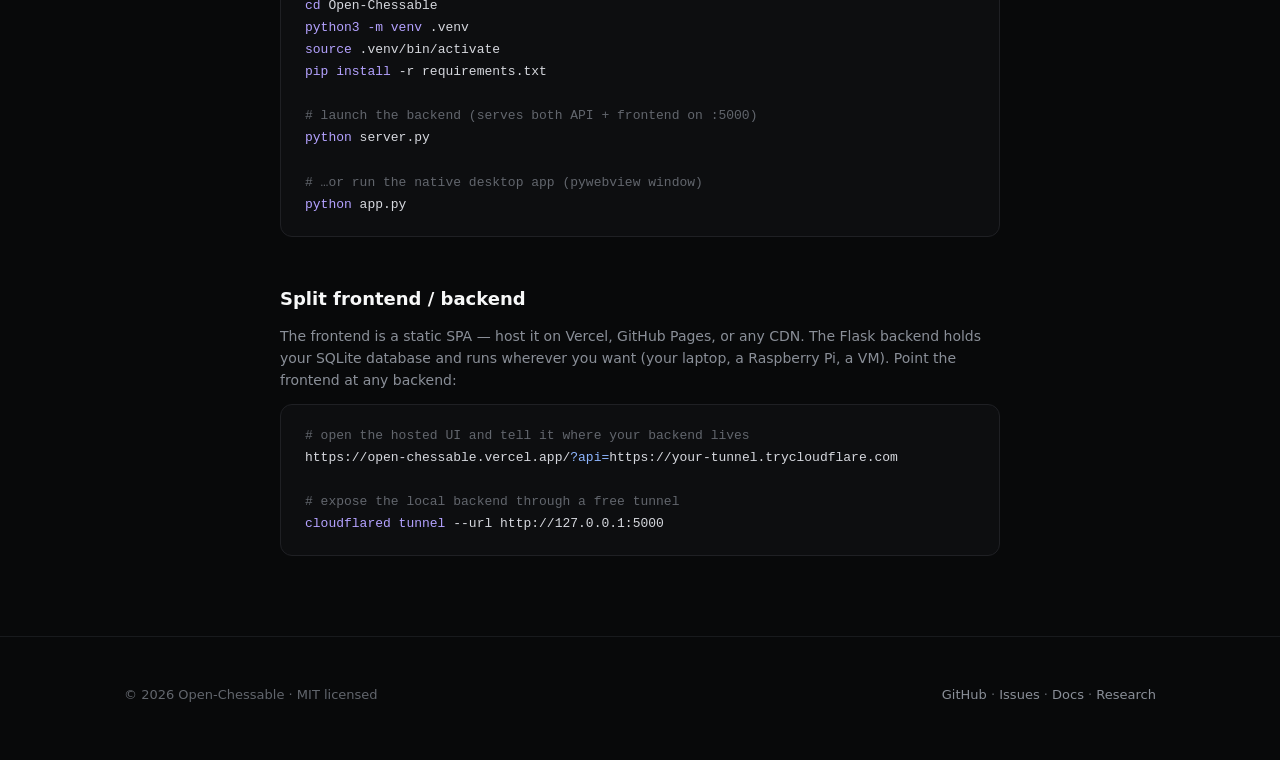
==== commit aea4ccbd: "feat: split frontend/backend — Vercel-ready SPA, CORS, configurable API base - api.js: API base now " ====
--- a/viewer/index.html
+++ b/viewer/index.html
@@ -412,7 +412,7 @@
               <div class="sq dark">♖</div><div class="sq light">♘</div><div class="sq dark">♗</div><div class="sq light">♕</div><div class="sq dark">♔</div><div class="sq light"></div><div class="sq dark">♘</div><div class="sq light">♖</div>
             </div>
             <div class="preview-caption">
-              What is White's best move? <kbd>1</kbd> Again <kbd>2</kbd> Hard <kbd>3</kbd> Good <kbd>4</kbd> Easy
+              What is White's best move? Wrong once → retry. Wrong again → revealed — replay it to continue.
             </div>
           </div>
         </div>
@@ -442,16 +442,24 @@
           <div class="card-icon">
             <svg width="18" height="18" viewBox="0 0 24 24" fill="none" stroke="currentColor" stroke-width="2" stroke-linecap="round" stroke-linejoin="round" aria-hidden="true"><path d="M14 2H6a2 2 0 0 0-2 2v16a2 2 0 0 0 2 2h12a2 2 0 0 0 2-2V8z"/><polyline points="14 2 14 8 20 8"/></svg>
           </div>
-          <h3>Full PGN import</h3>
-          <p>Drop in any PGN. The parser walks main lines and bracketed variations, creating one learnable card per leaf position with FEN, UCI, and SAN.</p>
+          <h3>Full course PGN import</h3>
+          <p>Drop in a multi-game PGN. Each <code>[White]</code> (or <code>[Black]</code>) tag becomes a chapter. The parser walks every variation tree and deduplicates transpositions — if 3 branches share 12 opening moves, you only train those 12 once.</p>
+        </div>
+
+        <div class="card">
+          <div class="card-icon">
+            <svg width="18" height="18" viewBox="0 0 24 24" fill="none" stroke="currentColor" stroke-width="2" stroke-linecap="round" stroke-linejoin="round" aria-hidden="true"><path d="M21 15a2 2 0 0 1-2 2H7l-4 4V5a2 2 0 0 1 2-2h14a2 2 0 0 1 2 2z"/></svg>
+          </div>
+          <h3>Author comments, clickable</h3>
+          <p>Course-author comments render below the board. Move fragments inside them (like <em>"compare 1.d4 d5 2.c4"</em>) are clickable and replay on the main board — even when illegal in context, because authors illustrate ideas, not strict lines.</p>
         </div>
 
         <div class="card">
           <div class="card-icon">
             <svg width="18" height="18" viewBox="0 0 24 24" fill="none" stroke="currentColor" stroke-width="2" stroke-linecap="round" stroke-linejoin="round" aria-hidden="true"><path d="M3 7h18"/><path d="M3 12h18"/><path d="M3 17h12"/></svg>
           </div>
-          <h3>Course management</h3>
-          <p>Organize repertoires into courses and chapters. Filter by color side, track per-chapter due counts, and watch your mastery climb.</p>
+          <h3>Real Chessable training loop</h3>
+          <p>Play the move on the board. Wrong once → shake + retry. Wrong again → the answer is revealed and you must replay it to continue. Wrong answer = card drops to level 1 immediately. No self-rating — the board observes you.</p>
         </div>
 
         <div class="card">
@@ -504,7 +512,7 @@
         </div>
         <div class="step">
           <h4>Watch mastery grow</h4>
-          <p>Intervals stretch from 1 day to 224+ as each move becomes automatic. You only review what matters.</p>
+          <p>Each move climbs 8 levels — 4 hours, 1 day, 3 days, 1 week, 2 weeks, 1 month, 3 months, 6 months. Once at level 8 it's burned in. Transpositions are trained once, never repeated across branches.</p>
         </div>
       </div>
     </div>
@@ -516,7 +524,7 @@
       <div class="section-head">
         <div class="section-eyebrow">Quick start</div>
         <h2>Up and running in 30 seconds.</h2>
-        <p class="section-sub">Requires Python 3.10+. Runs on Linux, macOS, and Windows.</p>
+        <p class="section-sub">Requires Python 3.10+. Runs on Linux, macOS, and Windows. The backend is your database; the frontend is just a UI.</p>
       </div>
 
       <pre class="code"><span class="c"># clone &amp; install</span>
@@ -526,11 +534,25 @@
 <span class="k">source</span> .venv/bin/activate
 <span class="k">pip install</span> -r requirements.txt
 
-<span class="c"># launch the native desktop app</span>
-<span class="k">python</span> app.py
-
-<span class="c"># …or run headless and open http://127.0.0.1:5000 in any browser</span>
-<span class="k">python</span> server.py</pre>
+<span class="c"># launch the backend (serves both API + frontend on :5000)</span>
+<span class="k">python</span> server.py
+
+<span class="c"># …or run the native desktop app (pywebview window)</span>
+<span class="k">python</span> app.py</pre>
+
+      <div style="max-width:720px;margin:48px auto 0;text-align:left;">
+        <h3 style="margin:0 0 12px;font-size:18px;font-weight:600;">Split frontend / backend</h3>
+        <p style="color:var(--text-mute);font-size:14px;line-height:1.6;margin:0 0 12px;">
+          The frontend is a static SPA — host it on Vercel, GitHub Pages, or any CDN.
+          The Flask backend holds your SQLite database and runs wherever you want
+          (your laptop, a Raspberry Pi, a VM). Point the frontend at any backend:
+        </p>
+        <pre class="code" style="margin:0;"><span class="c"># open the hosted UI and tell it where your backend lives</span>
+https://open-chessable.vercel.app/<span class="p">?api=</span>https://your-tunnel.trycloudflare.com
+
+<span class="c"># expose the local backend through a free tunnel</span>
+<span class="k">cloudflared tunnel</span> --url http://127.0.0.1:5000</pre>
+      </div>
     </div>
   </section>
 
@@ -541,7 +563,8 @@
       <div>
         <a href="https://github.com/jojuega/Open-Chessable">GitHub</a> ·
         <a href="https://github.com/jojuega/Open-Chessable/issues">Issues</a> ·
-        <a href="https://github.com/jojuega/Open-Chessable/blob/main/README.md">Docs</a>
+        <a href="https://github.com/jojuega/Open-Chessable/blob/main/README.md">Docs</a> ·
+        <a href="https://github.com/jojuega/Open-Chessable/blob/main/RESEARCH.md">Research</a>
       </div>
     </div>
   </footer>
